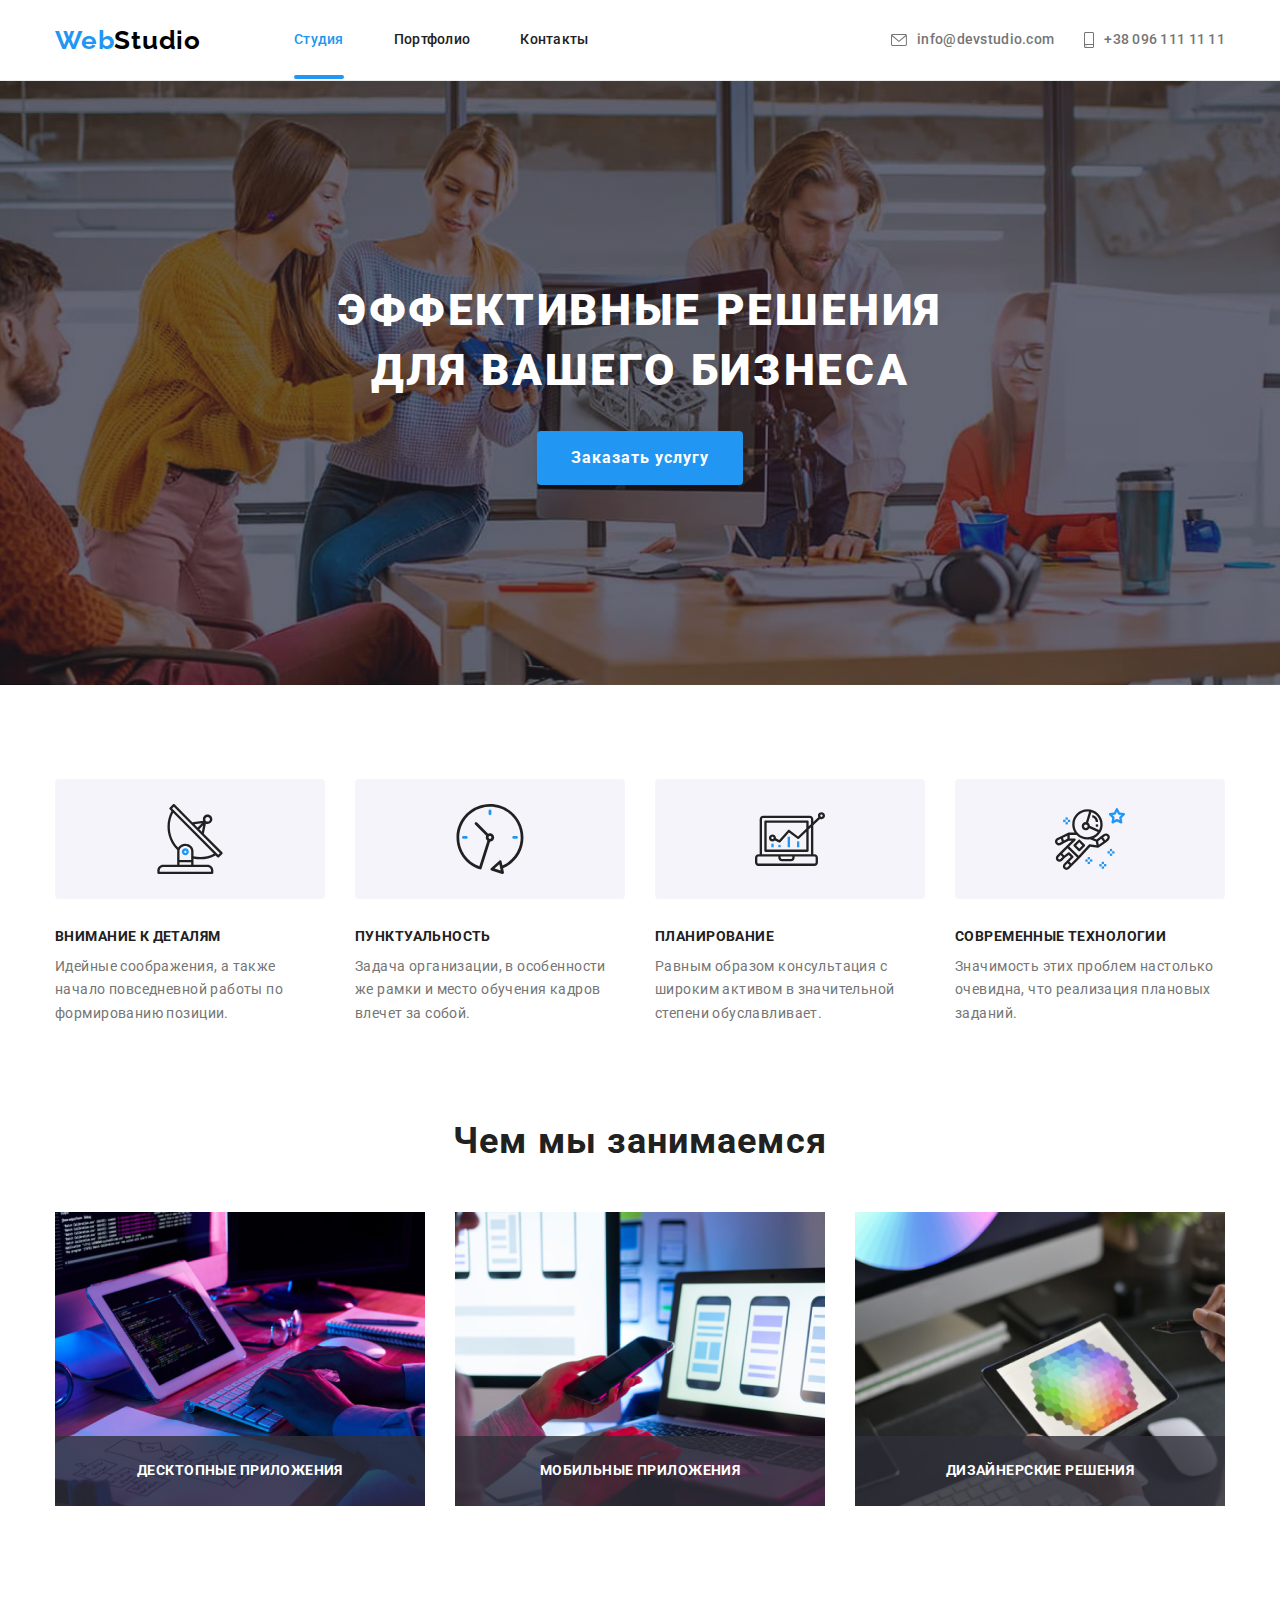
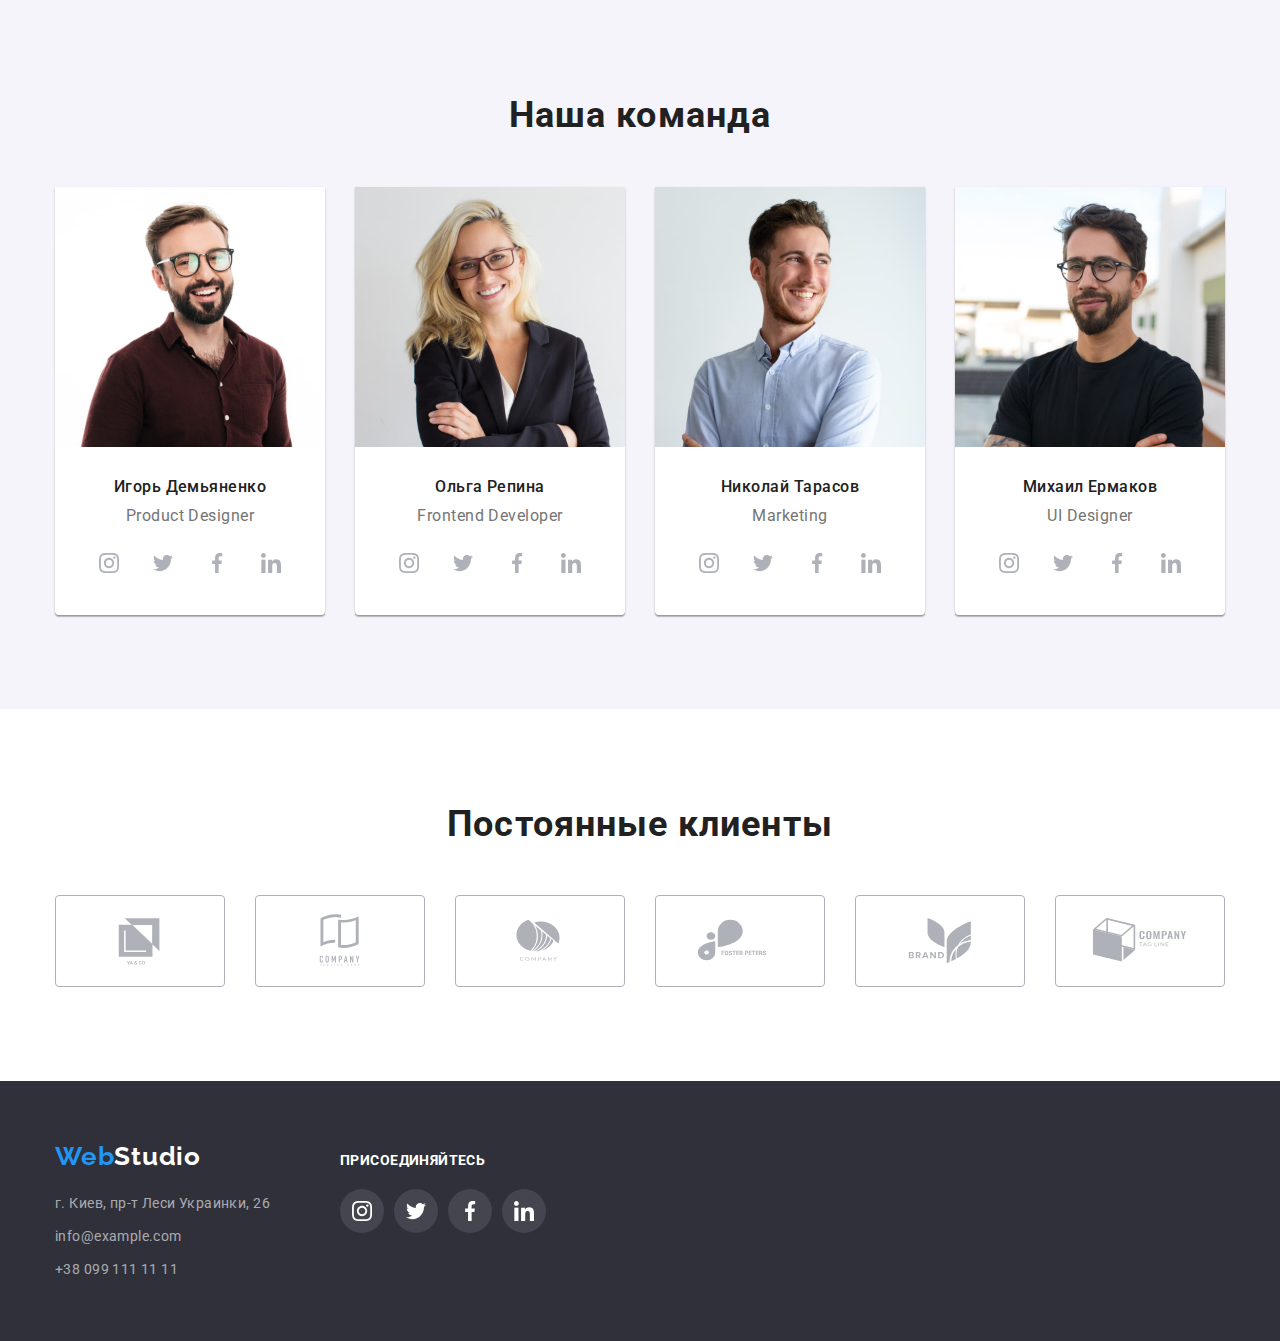
==== index.html @ acbaf82b "HW6" ====
<!DOCTYPE html>
<html lang="ru">
<head>
    <meta charset="UTF-8">
    <meta http-equiv="X-UA-Compatible" content="IE=edge">
    <meta name="viewport" content="width=device-width, initial-scale=1.0">
    <title>Document</title>
    <link rel="preconnect" href="https://fonts.gstatic.com">
    <link href="https://fonts.googleapis.com/css2?family=Raleway:wght@700&family=Roboto:wght@400;500;700;900&display=swap" rel="stylesheet">
    <link rel="stylesheet" href="https://cdnjs.cloudflare.com/ajax/libs/modern-normalize/1.0.0/modern-normalize.min.css">
    <link rel="stylesheet" href="./css/styles.css">
</head>
<body>
    <!-- header -->
    <header class="header">
        <div class="container header-container">
            <nav class="nav">
                <a class="logo" lang="en" href="./index.html">
                    <span class="logo-first-word">Web</span>Studio
                </a>
                <ul class="nav-menu list">
                    <li class="nav-menu-item">
                        <a class="nav-menu-link link vertical-padding-button current " href="./index.html">Студия</a>
                    </li>
                    <li class="nav-menu-item">
                        <a class="nav-menu-link link vertical-padding-button" href="./portfolio.html">Портфолио</a>
                    </li>
                    <li class="nav-menu-item">
                        <a class="nav-menu-link link vertical-padding-button" href="">Контакты</a>
                    </li>
                </ul>
            </nav>
            <ul class="header-contacts-list list">
                <li class="header-contacts-item">
                    <a class="mail-link link vertical-padding-button" href="mailto:info@devstudio.com">info@devstudio.com
                        <svg class="contact-list-icon envelope" width="16" height="12">
                            <use href="./images/sprite.svg#icon-envelope"></use>
                        </svg> 
                    </a>
                </li>
                <li class="header-contacts-item">
                    <a class="tel-link link vertical-padding-button" href="tel:+380961111111">+38 096 111 11 11
                        <svg class="contact-list-icon smartphone" width="10" height="16"> 
                            <use href="./images/sprite.svg#icon-smartphone"></use>
                        </svg> 
                    </a>
                </li>
            </ul>
        </div>
    </header>
    <main>
        <!-- hero -->
        <section class="hero">
            <div class="container hero-container">
                <h1 class="hero-title">Эффективные решения для вашего бизнеса</h1>
                <button class="hero-button button" type="button" data-modal-open>Заказать услугу</button>
            </div>
        </section>
        <!-- advantage -->
        <section class="advantage section">
            <div class="container">
                <h2 class="visually-hidden">Преимущества</h2>
                <ul class="advantage-list list">
                    <li class="advantage-list-item">
                        <div class="container-advatage-list">
                            <svg class=advantage-list-icon width="70" height="70">
                                <use href="./images/sprite.svg#icon-antenna1"></use>
                            </svg>
                        </div>
                        <h3 class="advantage-list-title">Внимание к деталям</h3>
                        <p class="advantage-list-description">Идейные соображения, а также начало повседневной работы по формированию позиции.</p>
                    </li>
                    <li class="advantage-list-item">
                        <div class="container-advatage-list">
                            <svg class=advantage-list-icon width="70" height="70">
                                <use href="./images/sprite.svg#icon-clock1"></use>
                            </svg>
                        </div>
                        <h3 class="advantage-list-title">Пунктуальность</h3>
                        <p class="advantage-list-description">Задача организации, в особенности же рамки и место обучения кадров влечет за собой.</p>
                    </li>
                    <li class="advantage-list-item">
                        <div class="container-advatage-list">
                            <svg class=advantage-list-icon width="70" height="70">
                                <use href="./images/sprite.svg#icon-diagram1"></use>
                            </svg>
                        </div>
                        <h3 class="advantage-list-title">Планирование</h3>
                        <p class="advantage-list-description">Равным образом консультация с широким активом в значительной степени обуславливает.</p>
                    </li>
                    <li class="advantage-list-item">
                        <div class="container-advatage-list">
                            <svg class=advantage-list-icon width="70" height="70">
                                <use href="./images/sprite.svg#icon-astronaut1"></use>
                            </svg>
                        </div>
                        <h3 class="advantage-list-title">Современные технологии</h3>
                        <p class="advantage-list-description">Значимость этих проблем настолько очевидна, что реализация плановых заданий.</p>
                    </li>
                </ul>
            </div>
        </section>
        <!-- occupation -->
        <section class="occupations">
            <div class="container">
                <h2 class="occupations-title">Чем мы занимаемся</h2>
                <ul class="occupations-list list">
                    <li class="occupations-list-item">
                        <img class="occupations-list-item-img" src="./images/advantages/programming.jpg" alt="Програмирование" width="370" height="294">
                        <p class="occupations-list-description">Десктопные приложения</p>
                    </li>
                    <li class="occupations-list-item">
                        <img class="occupations-list-item-img" src="./images/advantages/testing.jpg" alt="Тестирование" width="370" height="294">
                        <p class="occupations-list-description">Мобильные приложения</p>
                    </li>
                    <li class="occupations-list-item">
                        <img class="occupations-list-item-img" src="./images/advantages/design.jpg" alt="Разработка дизайна" width="370" height="294">
                        <p class="occupations-list-description">Дизайнерские решения</p>
                    </li>
                </ul>
            </div>
        </section>
        <!-- team -->
        <section class="team section">
            <div class="container">
                <h2 class="team-title">Наша команда</h2>
                <ul class="team-list list">
                    <li class="team-list-item">
                        <img class="team-list-item-img" src="./images/team/product-designer.jpg" alt="Член команды Игорь Демьяненко" width="270" height="260">
                        <div class="team-list-item-container">
                            <h3 class="team-list-item-title">Игорь Демьяненко</h3>
                            <p class="team-list-item-description" lang="en">Product Designer</p>
                                <ul class="team-social-list list">
                                    <li class="team-sotial-list-item">
                                        <a href="" class="social-list-link link">
                                            <svg class="team-sotial-list-icon" width="20" height="20">
                                                <use href="./images/sprite.svg#icon-instagram"></use>
                                            </svg>
                                        </a>
                                    </li>
                                    <li>
                                        <a href="" class="social-list-link link">
                                            <svg class="team-sotial-list-icon" width="20" height="20">
                                                <use href="./images/sprite.svg#icon-twitter"></use>
                                            </svg>
                                        </a>
                                    </li>
                                    <li>
                                        <a href="" class="social-list-link link">
                                            <svg class="team-sotial-list-icon" width="20" height="20">
                                                <use href="./images/sprite.svg#icon-facebook"></use>
                                            </svg>
                                        </a>
                                    </li>
                                    <li>
                                        <a href="" class="social-list-link link">
                                            <svg class="team-sotial-list-icon" width="20" height="20">
                                                <use href="./images/sprite.svg#icon-linkedin"></use>
                                            </svg>
                                        </a>
                                    </li>
                                </ul>
                        </div>
                    </li>
                    <li class="team-list-item">
                        <img class="team-list-item-img" src="./images/team/frontend-developer.jpg" alt="Член команды Ольга Репина" width="270" height="260">
                        <div class="team-list-item-container">
                            <h3 class="team-list-item-title">Ольга Репина</h3>
                            <p class="team-list-item-description" lang="en">Frontend Developer</p>
                                <ul class="team-social-list list">
                                    <li class="team-sotial-list-item">
                                        <a href="" class="social-list-link link">
                                            <svg class="team-sotial-list-icon" width="20" height="20">
                                                <use href="./images/sprite.svg#icon-instagram"></use>
                                            </svg>
                                        </a>
                                    </li>
                                    <li>
                                        <a href="" class="social-list-link link">
                                            <svg class="team-sotial-list-icon" width="20" height="20">
                                                <use href="./images/sprite.svg#icon-twitter"></use>
                                            </svg>
                                        </a>
                                    </li>
                                    <li>
                                        <a href="" class="social-list-link link">
                                            <svg class="team-sotial-list-icon" width="20" height="20">
                                                <use href="./images/sprite.svg#icon-facebook"></use>
                                            </svg>
                                        </a>
                                    </li>
                                    <li>
                                        <a href="" class="social-list-link link">
                                            <svg class="team-sotial-list-icon" width="20" height="20">
                                                <use href="./images/sprite.svg#icon-linkedin"></use>
                                            </svg>
                                        </a>
                                    </li>
                                </ul>
                        </div>
                    </li>
                    <li class="team-list-item">
                        <img class="team-list-item-img" src="./images/team/marketing.jpg" alt="Член команды Николай Тарасов" width="270" height="260">
                        <div class="team-list-item-container">
                            <h3 class="team-list-item-title">Николай Тарасов</h3>
                            <p class="team-list-item-description" lang="en">Marketing</p>
                                <ul class="team-social-list list">
                                    <li class="team-sotial-list-item">
                                        <a href="" class="social-list-link link">
                                            <svg class="team-sotial-list-icon" width="20" height="20">
                                                <use href="./images/sprite.svg#icon-instagram"></use>
                                            </svg>
                                        </a>
                                    </li>
                                    <li>
                                        <a href="" class="social-list-link link">
                                            <svg class="team-sotial-list-icon" width="20" height="20">
                                                <use href="./images/sprite.svg#icon-twitter"></use>
                                            </svg>
                                        </a>
                                    </li>
                                    <li>
                                        <a href="" class="social-list-link link">
                                            <svg class="team-sotial-list-icon" width="20" height="20">
                                                <use href="./images/sprite.svg#icon-facebook"></use>
                                            </svg>
                                        </a>
                                    </li>
                                    <li>
                                        <a href="" class="social-list-link link">
                                            <svg class="team-sotial-list-icon" width="20" height="20">
                                                <use href="./images/sprite.svg#icon-linkedin"></use>
                                            </svg>
                                        </a>
                                    </li>
                                </ul>
                        </div>
                    </li>
                    <li class="team-list-item">
                        <img class="team-list-item-img" src="./images/team/ui-designer.jpg" alt="Член команды Михаил Ермаков" width="270" height="260">
                        <div class="team-list-item-container">
                            <h3 class="team-list-item-title">Михаил Ермаков</h3>
                            <p class="team-list-item-description" lang="en">UI Designer</p>
                                <ul class="team-social-list list">
                                    <li class="team-sotial-list-item">
                                        <a href="" class="social-list-link link">
                                            <svg class="team-sotial-list-icon" width="20" height="20">
                                                <use href="./images/sprite.svg#icon-instagram"></use>
                                            </svg>
                                        </a>
                                    </li>
                                    <li>
                                        <a href="" class="social-list-link link">
                                            <svg class="team-sotial-list-icon" width="20" height="20">
                                                <use href="./images/sprite.svg#icon-twitter"></use>
                                            </svg>
                                        </a>
                                    </li>
                                    <li>
                                        <a href="" class="social-list-link link">
                                            <svg class="team-sotial-list-icon" width="20" height="20">
                                                <use href="./images/sprite.svg#icon-facebook"></use>
                                            </svg>
                                        </a>
                                    </li>
                                    <li>
                                        <a href="" class="social-list-link link">
                                            <svg class="team-sotial-list-icon" width="20" height="20">
                                                <use href="./images/sprite.svg#icon-linkedin"></use>
                                            </svg>
                                        </a>
                                    </li>
                                </ul>
                        </div>
                    </li>
                </ul>
            </div>
        </section>
        <!-- regular customers -->
        <section class="customers section">
            <div class="container">
                <h2 class="customers-title title">Постоянные клиенты</h2>
                    <ul class="customers-list list">
                        <li class="customers-list-item">
                            <div class="customer-list-link-container">
                                <a href="" class="customers-list-link link">
                                    <svg class="customer-list-icon" width="106" height="60">
                                        <use href="./images/sprite.svg#icon-company1"></use>
                                    </svg>
                                </a>
                            </div>
                        </li>
                        <li class="customers-list-item">
                            <div class="customer-list-link-container">
                                <a href="" class="customers-list-link link">
                                    <svg class="customer-list-icon" width="106" height="60">
                                        <use href="./images/sprite.svg#icon-company2"></use>
                                    </svg>
                                </a>
                            </div>
                        </li>
                        <li class="customers-list-item">
                            <div class="customer-list-link-container">
                                <a href="" class="customers-list-link link">
                                    <svg class="customer-list-icon" width="106" height="60">
                                        <use href="./images/sprite.svg#icon-company3"></use>
                                    </svg>
                                </a>
                            </div>
                        </li>
                        <li class="customers-list-item">
                            <div class="customer-list-link-container">
                                <a href="" class="customers-list-link link">
                                    <svg class="customer-list-icon" width="106" height="60">
                                        <use href="./images/sprite.svg#icon-company4"></use>
                                    </svg>
                                </a>
                            </div>
                        </li>
                        <li class="customers-list-item">
                            <div class="customer-list-link-container">
                                <a href="" class="customers-list-link link">
                                    <svg class="customer-list-icon" width="106" height="60">
                                        <use href="./images/sprite.svg#icon-company5"></use>
                                    </svg>
                                </a>
                            </div>
                        </li>
                        <li class="customers-list-item">
                            <div class="customer-list-link-container">
                                <a href="" class="customers-list-link link">
                                    <svg class="customer-list-icon" width="106" height="60">
                                        <use href="./images/sprite.svg#icon-company6"></use>
                                    </svg>
                                </a>
                            </div>
                        </li>
                    </ul>
            </div>
        </section>
    </main>
    <!-- footer -->
    <footer class="footer">
        <div class="container footer-container">
            <div class="footer-contacts">
                <a class="footer-logo" lang="en" href="./index.html"><span class="footer-logo-first-word">Web</span>Studio</a>
                <address class="footer-address">
                    <ul class="footer-list list">
                        <li class="footer-list-item">
                            <a class="footer-map-link vertical-padding-button link" href="https://goo.gl/maps/yjC53x2u7ZF1c42Y8" target="_blank" rel="noreferrer noopener">г. Киев, пр-т Леси Украинки, 26</a>
                        </li>
                        <li class="footer-list-item">
                            <a class="footer-mail-link vertical-padding-button link" href="mailto:info@example.com">info@example.com</a>
                        </li>
                        <li class="footer-list-item">
                            <a class="footer-tel-link vertical-padding-button link" href="tel:+380991111111">+38 099 111 11 11</a>
                        </li>
                    </ul>
                </address>
            </div>
            <div class="footer-sotial-list-container">
                <h2 class="footer-title title">присоединяйтесь</h2>
                <ul class="footer-sotial-list list">
                    <li class="footer-sotial-list-item">
                        <a href="" class="footer-sotial-link link">
                            <svg class="footer-sotial-list-icon" width="20" height="20">
                                <use href="./images/sprite.svg#icon-instagram"></use>
                            </svg>
                        </a>
                    </li>
                    <li class="footer-sotial-list-item">
                        <a href="" class="footer-sotial-link link">
                            <svg class="footer-sotial-list-icon" width="20" height="20">
                                <use href="./images/sprite.svg#icon-twitter"></use>
                            </svg>
                        </a>
                    </li>
                    <li class="footer-sotial-list-item">
                        <a href="" class="footer-sotial-link link">
                            <svg class="footer-sotial-list-icon" width="20" height="20">
                                <use href="./images/sprite.svg#icon-facebook"></use>
                            </svg>
                        </a>
                    </li>
                    <li class="footer-sotial-list-item">
                        <a href="" class="footer-sotial-link link">
                            <svg class="footer-sotial-list-icon" width="20" height="20">
                                <use href="./images/sprite.svg#icon-linkedin"></use>
                            </svg>
                        </a>
                    </li>
                </ul>
            </div>
        </div>
    </footer>
    <!-- modal window -->
    <div class="backdrop is-hidden" data-modal>
        <div class="modal">
           <button class="modal-close-button" type="button" data-modal-close>
                <svg class="modal-close-button-icon" width="18" height="18">
                    <use href="./images/sprite.svg#icon-close-black"></use>
                </svg>
           </button> 
        </div>
    </div>
    <script src="./js/modal.js"></script>
</body>
</html>
---- css/styles.css ----
:root {
  --main-font: "Roboto", sans-serif;
  --secondary-font: "Raleway", sans-serif;
  --main-accent-color: #2196f3;
  --auxiliary-accent-color: #188ce8;

  --main-color: #212121;
  --secondary-color: #757575;
  --auxiliary-color: rgba(255, 255, 255, 0.6);

  --main-font-color-dark-bg: #ffffff;

  --logo-first-color: #2196f3;
  --logo-second-color: #000000;
  --logo-third-color: #ffffff;

  --white-bg-color: #ffffff;
  --main-bg-color: #2f303a;
  --secondary-bg-color: #f5f4fa;
  --auxiliary-bg-color: rgba(255, 255, 255, 0.1);
  --hero-background-color: #c4c4c4;
  --hero-button-background-color: #2196f3;

  --sotial-icon-color: #afb1b8;

  --duration-action: 250ms;
  --timing-function-action: cubic-bezier(0.4, 0, 0.2, 1);
}

h1,
h2,
h3,
h4,
h5,
h6,
p {
  margin-top: 0;
}

ul,
ol {
  margin-top: 0;
  margin-bottom: 0;
  padding-left: 0;
}

img {
  display: block;
}

.list {
  list-style: none;
}

.link {
  text-decoration: none;
  /* color: inherit; */
}

body {
  font-family: var(--main-font);
  color: var(--main-color);
}

.container {
  width: 1200px;
  padding-left: 15px;
  padding-right: 15px;
  margin: 0 auto;
}

.section {
  padding-top: 94px;
  padding-bottom: 94px;
}

.title {
  font-weight: 700;
  font-size: 36px;
  line-height: 1.17;
  letter-spacing: 0.03em;
  text-align: center;
}

/* ============= COMPONENTS ============= */
.link:hover,
.link:focus {
  color: var(--main-accent-color);
}

.link:hover .contact-list-icon,
.link:focus .contact-list-icon {
  fill: var(--main-accent-color);
}

.social-list-link:hover,
.social-list-link:focus {
  background-color: var(--main-accent-color);
}

.social-list-link:hover .team-sotial-list-icon,
.social-list-link:focus .team-sotial-list-icon {
  fill: var(--main-font-color-dark-bg);
}

.customers-list-link:hover,
.customers-list-link:focus {
  border-color: var(--main-accent-color);
}

.customers-list-link:hover .customer-list-icon,
.customers-list-link:focus .customer-list-icon {
  fill: var(--main-accent-color);
}

.footer-sotial-link:hover,
.footer-sotial-link:focus {
  background-color: var(--main-accent-color);
}

.button {
  cursor: pointer;
  display: inline-block;
  border-radius: 4px;
  border-color: transparent;
}

.visually-hidden {
  position: absolute;
  width: 1px;
  height: 1px;
  margin: -1px;
  border: 0;
  padding: 0;
  white-space: nowrap;
  clip-path: inset(100%);
  clip: rect(0 0 0 0);
  overflow: hidden;
  outline: 0;
  outline-offset: 0;
}

/* .nav-menu-link,
.mail-link,
.tel-link,
.contact-list-icon,
.button,
.social-list-link,
.customer-list-icon,
.team-sotial-list-icon {
  transition-property: color, background, fill, border-color;
  transition-duration: var(--duration-action);
  transition-timing-function: var(--timing-function-action);
} */
/* ============= COMPONENTS END ============= */

/* ============= HEADER ============= */
.header {
  /* padding-top: 24px;
  padding-bottom: 24px; */
  border-bottom: 1px solid #ececec;
}

.header-container {
  display: flex;
  align-items: center;
  justify-content: space-between;
}

.nav {
  display: flex;
  align-items: center;
}

.logo {
  margin-right: 93px;
  font-family: var(--secondary-font);
  font-weight: 700;
  font-size: 26px;
  line-height: 1.19;
  letter-spacing: 0.03em;
  text-decoration: none;
  color: var(--logo-second-color);
}

.logo-first-word {
  color: var(--logo-first-color);
}

.nav-menu {
  display: flex;
  align-items: center;
  font-weight: 500;
  font-size: 14px;
  line-height: 1.14;
  letter-spacing: 0.02em;
}

.nav-menu-item:not(:last-child) {
  margin-right: 50px;
}

.nav-menu-link {
  position: relative;
  color: var(--main-color);
  transition-property: color;
  transition-duration: var(--duration-action);
  transition-timing-function: var(--timing-function-action);
}

.vertical-padding-button {
  padding-top: 32px;
  padding-bottom: 32px;
}

.header-contacts-list {
  display: flex;
  align-items: center;
  font-weight: 500;
  font-size: 14px;
  line-height: 1.14;
  letter-spacing: 0.02em;
  color: var(--secondary-color);
}

/* .envelope {
  width: 16px;
  height: 12px;
} */

/* .smartphone {
  width: 10px;
  height: 16px;
} */

.contact-list-icon {
  fill: currentColor;
  margin-right: 10px;
  transition-property: fill;
  transition-duration: var(--duration-action);
  transition-timing-function: var(--timing-function-action);
}

.header-contacts-item:not(:last-child) {
  margin-right: 30px;
}

.mail-link,
.tel-link {
  display: flex;
  flex-direction: row-reverse;
  justify-content: center;
  align-items: center;
  color: var(--secondary-color);
  transition-property: color;
  transition-duration: var(--duration-action);
  transition-timing-function: var(--timing-function-action);
}

.current {
  color: var(--main-accent-color);
}

.current::after {
  content: "";
  position: absolute;
  bottom: 0;
  display: block;
  height: 4px;
  width: 100%;
  background: var(--main-accent-color);
  border-radius: 2px;
}
/* ============= HEADER END ============= */

/* ============= HERO ============= */
.hero {
  background-color: var(--hero-background-color);
  padding-top: 200px;
  padding-bottom: 200px;
  background-image: linear-gradient(
      rgba(47, 48, 58, 0.4),
      rgba(47, 48, 58, 0.4)
    ),
    url(../images/hero/hero.jpg);
  background-size: cover;
  background-position: center;
  max-width: 1600px;
  margin: 0 auto;
}

.hero-container {
  text-align: center;
}

.hero-title {
  font-weight: 900;
  font-size: 44px;
  line-height: 1.36;
  letter-spacing: 0.06em;
  color: var(--main-font-color-dark-bg);
  text-transform: uppercase;
  margin-bottom: 30px;
  margin-left: auto;
  margin-right: auto;
  width: 696px;
}

.hero-button {
  font-family: var(--main-font);
  font-weight: 700;
  font-size: 16px;
  line-height: 1.87;
  letter-spacing: 0.06em;
  background-color: var(--hero-button-background-color);
  color: var(--main-font-color-dark-bg);
  padding: 10px 32px;
  box-shadow: 0px 4px 4px rgba(0, 0, 0, 0.15);
  transition-property: background-color;
  transition-duration: var(--duration-action);
  transition-timing-function: var(--timing-function-action);
}

.hero-button:hover {
  background-color: var(--auxiliary-accent-color);
}
/* ============= HERO END ============= */

/* ============= ADVANTAGE ============= */

.advantage-list {
  display: flex;
  align-items: center;
}

.advantage-list-item:not(:last-child) {
  margin-right: 30px;
}

.container-advatage-list {
  display: flex;
  justify-content: center;
  align-items: center;
  margin-bottom: 30px;
  height: 120px;
  /* padding-top: 25px;
  padding-bottom: 25px; */
  background: #f5f4fa;
  border-radius: 4px;
}

/* .advantage-list-icon {
  width: 70px;
  height: 70px;
} */

.advantage-list-title {
  width: 270px;
  font-size: 14px;
  line-height: 1.14;
  letter-spacing: 0.03em;
  text-transform: uppercase;
  margin-bottom: 10px;
}

.advantage-list-description {
  font-size: 14px;
  line-height: 1.71;
  letter-spacing: 0.03em;
  color: var(--secondary-color);
  margin-bottom: 0;
}
/* ============= ADVANTAGE END ============= */

/* ============= OCCUPATION ============= */
.occupations {
  padding-bottom: 94px;
}

.occupations-title {
  font-size: 36px;
  line-height: 1.17;
  letter-spacing: 0.03em;
  text-align: center;
  margin-bottom: 50px;
}

.occupations-list {
  display: flex;
  flex-wrap: wrap;
  margin-left: -30px;
  margin-top: -30px;
}

.occupations-list-item {
  flex-basis: calc((100% - 3 * 30px) / 3);
  margin-left: 30px;
  margin-top: 30px;
  position: relative;
}

.occupations-list-description {
  position: absolute;
  bottom: 0;
  display: flex;
  justify-content: center;
  align-items: center;
  width: 100%;
  height: 70px;
  background: rgba(47, 48, 58, 0.8);
  margin: 0px;
  font-size: 14px;
  font-weight: 700;
  line-height: 1.14;
  letter-spacing: 0.03em;
  text-transform: uppercase;
  color: var(--main-font-color-dark-bg);
}
/* ============= OCCUPATION END ============= */

/* ============= TEAM ============= */
.team {
  background-color: var(--secondary-bg-color);
}

.team-title {
  font-size: 36px;
  line-height: 1.17;
  letter-spacing: 0.03em;
  margin-bottom: 50px;
  text-align: center;
}

.team-list {
  display: flex;
  align-items: center;
  text-align: center;
  flex-wrap: wrap;
  margin-left: -30px;
  margin-top: -30px;
}

.team-list-item {
  background-color: var(--white-bg-color);
  flex-basis: calc((100% - 4 * 30px) / 4);
  margin-left: 30px;
  margin-top: 30px;
  box-shadow: 0px 1px 3px rgba(0, 0, 0, 0.12), 0px 1px 1px rgba(0, 0, 0, 0.14),
    0px 2px 1px rgba(0, 0, 0, 0.2);
  border-radius: 0px 0px 4px 4px;
}

.team-list-item-container {
  padding: 30px 32px;
}

.team-social-list {
  display: flex;
  justify-content: space-between;
}

.social-list-link {
  width: 44px;
  height: 44px;
  display: flex;
  justify-content: center;
  align-items: center;
  border-radius: 50%;
  transition-property: background-color;
  transition-duration: var(--duration-action);
  transition-timing-function: var(--timing-function-action);
}

.team-sotial-list-icon {
  /* width: 20px;
  height: 20px; */
  fill: var(--sotial-icon-color);
  transition-property: fill;
  transition-duration: var(--duration-action);
  transition-timing-function: var(--timing-function-action);
}

.team-list-item-title {
  font-weight: 500;
  font-size: 16px;
  line-height: 1.19;
  letter-spacing: 0.03em;
  margin-bottom: 10px;
}

.team-list-item-description {
  font-size: 16px;
  line-height: 1.19;
  letter-spacing: 0.03em;
  color: var(--secondary-color);
  margin-bottom: 16px;
}
/* ============= TEAM END ============= */

/* ============= REGULAR CUSTOMERS ============= */
.customers-title {
  margin-bottom: 50px;
}

.customers-list {
  display: flex;
  align-items: center;
  text-align: center;
  flex-wrap: wrap;
  margin-left: -30px;
  margin-top: -30px;
}

.customers-list-item {
  flex-basis: calc((100% - 6 * 30px) / 6);
  margin-left: 30px;
  margin-top: 30px;
}

.customers-list-link {
  display: flex;
  justify-content: center;
  align-items: center;
  width: 170px;
  height: 92px;
  border: 1px solid #afb1b8;
  border-radius: 4px;
  border-color: var(--sotial-icon-color);
  transition-property: border-color;
  transition-duration: var(--duration-action);
  transition-timing-function: var(--timing-function-action);
}

.customer-list-icon {
  /* width: 106px;
  height: 60px; */
  fill: var(--sotial-icon-color);
  transition-property: fill;
  transition-duration: var(--duration-action);
  transition-timing-function: var(--timing-function-action);
}
/* ============= REGULAR CUSTOMERS END ============= */

/* ============= FOOTER ============= */
.footer-container {
  display: flex;
  align-items: baseline;
}

.footer {
  background-color: var(--main-bg-color);
  padding-top: 60px;
  padding-bottom: 60px;
}

.footer-contacts {
  margin-right: 70px;
}

.footer-logo {
  display: inline-block;
  font-family: var(--secondary-font);
  font-weight: 700;
  font-size: 26px;
  line-height: 1.19;
  letter-spacing: 0.03em;
  text-decoration: none;
  color: var(--logo-third-color);
  margin-bottom: 20px;
}

.footer-logo-first-word {
  color: var(--logo-first-color);
}

.footer-list-item {
  font-style: normal;
  font-size: 14px;
  line-height: 1.71;
  letter-spacing: 0.03em;
  color: var(--main-font-color-dark-bg);
}

.footer-list-item:not(:last-child) {
  margin-bottom: 9px;
}

.footer-map-link,
.footer-tel-link,
.footer-mail-link {
  color: var(--auxiliary-color);
  transition-property: color;
  transition-duration: var(--duration-action);
  transition-timing-function: var(--timing-function-action);
}

.footer-title {
  font-size: 14px;
  line-height: 1.14;
  letter-spacing: 0.03em;
  text-transform: uppercase;
  color: var(--main-font-color-dark-bg);
  margin-bottom: 20px;
  text-align: start;
}

.footer-sotial-list {
  display: flex;
  align-items: center;
}

.footer-sotial-list-item:not(:last-child) {
  margin-right: 10px;
}

.footer-sotial-link {
  display: flex;
  justify-content: center;
  align-items: center;
  width: 44px;
  height: 44px;
  border-radius: 50%;
  background-color: rgba(255, 255, 255, 0.1);
  transition-property: background-color;
  transition-duration: var(--duration-action);
  transition-timing-function: var(--timing-function-action);
}

.footer-sotial-list-icon {
  /* width: 20px;
  height: 20px; */
  fill: var(--main-font-color-dark-bg);
}
/* ============= FOOTER END ============= */

/* ============= PORTFOLIO FILTER ============= */
/* .portfolio {
} */

.portfolio-filter-list {
  display: flex;
  justify-content: center;
  margin-bottom: 50px;
}

.portfolio-filter-button {
  font-family: var(--main-font);
  font-weight: 500;
  font-size: 16px;
  line-height: 1.62;
  letter-spacing: 0.03em;
  color: var(--main-color);
  background-color: var(--secondary-bg-color);
  padding: 6px 22px;
  transition-property: background-color, color, box-shadow;
  transition-duration: var(--duration-action);
  transition-timing-function: var(--timing-function-action);
}

.portfolio-filter-list-item:not(:last-child) {
  margin-right: 8px;
}

.portfolio-filter-button:hover,
.portfolio-filter-button:focus {
  color: var(--main-font-color-dark-bg);
  background-color: var(--auxiliary-accent-color);
  box-shadow: 0px 3px 1px rgba(0, 0, 0, 0.1), 0px 1px 2px rgba(0, 0, 0, 0.08),
    0px 2px 2px rgba(0, 0, 0, 0.12);
}
/* ============= PORTFOLIO FILTER END ============= */

/* ============= PORTFOLIO GALLERY ============= */
.gallery-list {
  display: flex;
  flex-wrap: wrap;
  margin-left: -30px;
  margin-top: -30px;
}

.gallery-list-item {
  flex-basis: calc((100% - 3 * 30px) / 3);
  margin-left: 30px;
  margin-top: 30px;
}

.gallery-list-link {
  display: block;
  transition-property: box-shadow;
  transition-duration: var(--duration-action);
  transition-timing-function: var(--timing-function-action);
}

.gallery-list-img-container {
  position: relative;
  overflow: hidden;
}

.gallery-list-link:hover,
.gallery-list-link:focus {
  box-shadow: 0px 1px 1px rgba(0, 0, 0, 0.12), 0px 4px 4px rgba(0, 0, 0, 0.06),
    1px 4px 6px rgba(0, 0, 0, 0.16);
}

.gallery-list-title {
  font-size: 18px;
  line-height: 2;
  letter-spacing: 0.06em;
  margin-bottom: 4px;
  color: var(--main-color);
}

.gallery-list-description {
  font-size: 16px;
  line-height: 1.87;
  letter-spacing: 0.03em;
  color: var(--secondary-color);
  margin-bottom: 0;
}

.gallery-list-content {
  padding: 20px 24px;
  border: 1px solid #eeeeee;
  border-top: 0px;
}

.gallery-list-overlay {
  position: absolute;
  top: 0;
  left: 0%;
  height: 100%;
  width: 100%;
  background: rgba(33, 150, 243, 0.9);
  padding: 63px 24px;
  transform: translateY(100%);
  transition-property: transform;
  transition-duration: var(--duration-action);
  transition-timing-function: var(--timing-function-action);
}

.gallery-list-overlay-description {
  font-family: var(--main-font);
  font-size: 18px;
  line-height: 1.56;
  letter-spacing: 0.03em;
  color: var(--main-font-color-dark-bg);
  margin: 0;
  overflow: auto;
}

.gallery-list-link:hover .gallery-list-overlay {
  transform: translateY(0%);
}
/* ============= PORTFOLIO GALLERY END ============= */

/* ============= MODAL WINDOW ============= */
.backdrop {
  position: fixed;
  top: 0;
  left: 0;
  width: 100vw;
  height: 100vh;
  background-color: rgba(0, 0, 0, 0.2);
  z-index: 100;
  transition-property: opacity, visibility;
  transition-duration: var(--duration-action);
  transition-timing-function: var(--timing-function-action);
}

.modal {
  position: relative;
  top: 50%;
  left: 50%;
  transform: translate(-50%, -50%);
  width: 528px;
  height: 581px;
  background-color: #ffffff;
  box-shadow: 0px 1px 3px rgba(0, 0, 0, 0.12), 0px 1px 1px rgba(0, 0, 0, 0.14),
    0px 2px 1px rgba(0, 0, 0, 0.2);
  border-radius: 4px;
}

.modal-close-button {
  position: absolute;
  top: 8px;
  right: 8px;
  display: flex;
  justify-content: center;
  align-items: center;
  width: 30px;
  height: 30px;
  background-color: transparent;
  border: 1px solid rgba(0, 0, 0, 0.1);
  border-radius: 50%;
  cursor: pointer;
  padding: 0;
}

.is-hidden {
  opacity: 0;
  visibility: hidden;
  pointer-events: none;
  transition-property: opacity, visibility;
  transition-duration: var(--duration-action);
  transition-timing-function: var(--timing-function-action);
}
/* ============= MODAL WINDOW END ============= */
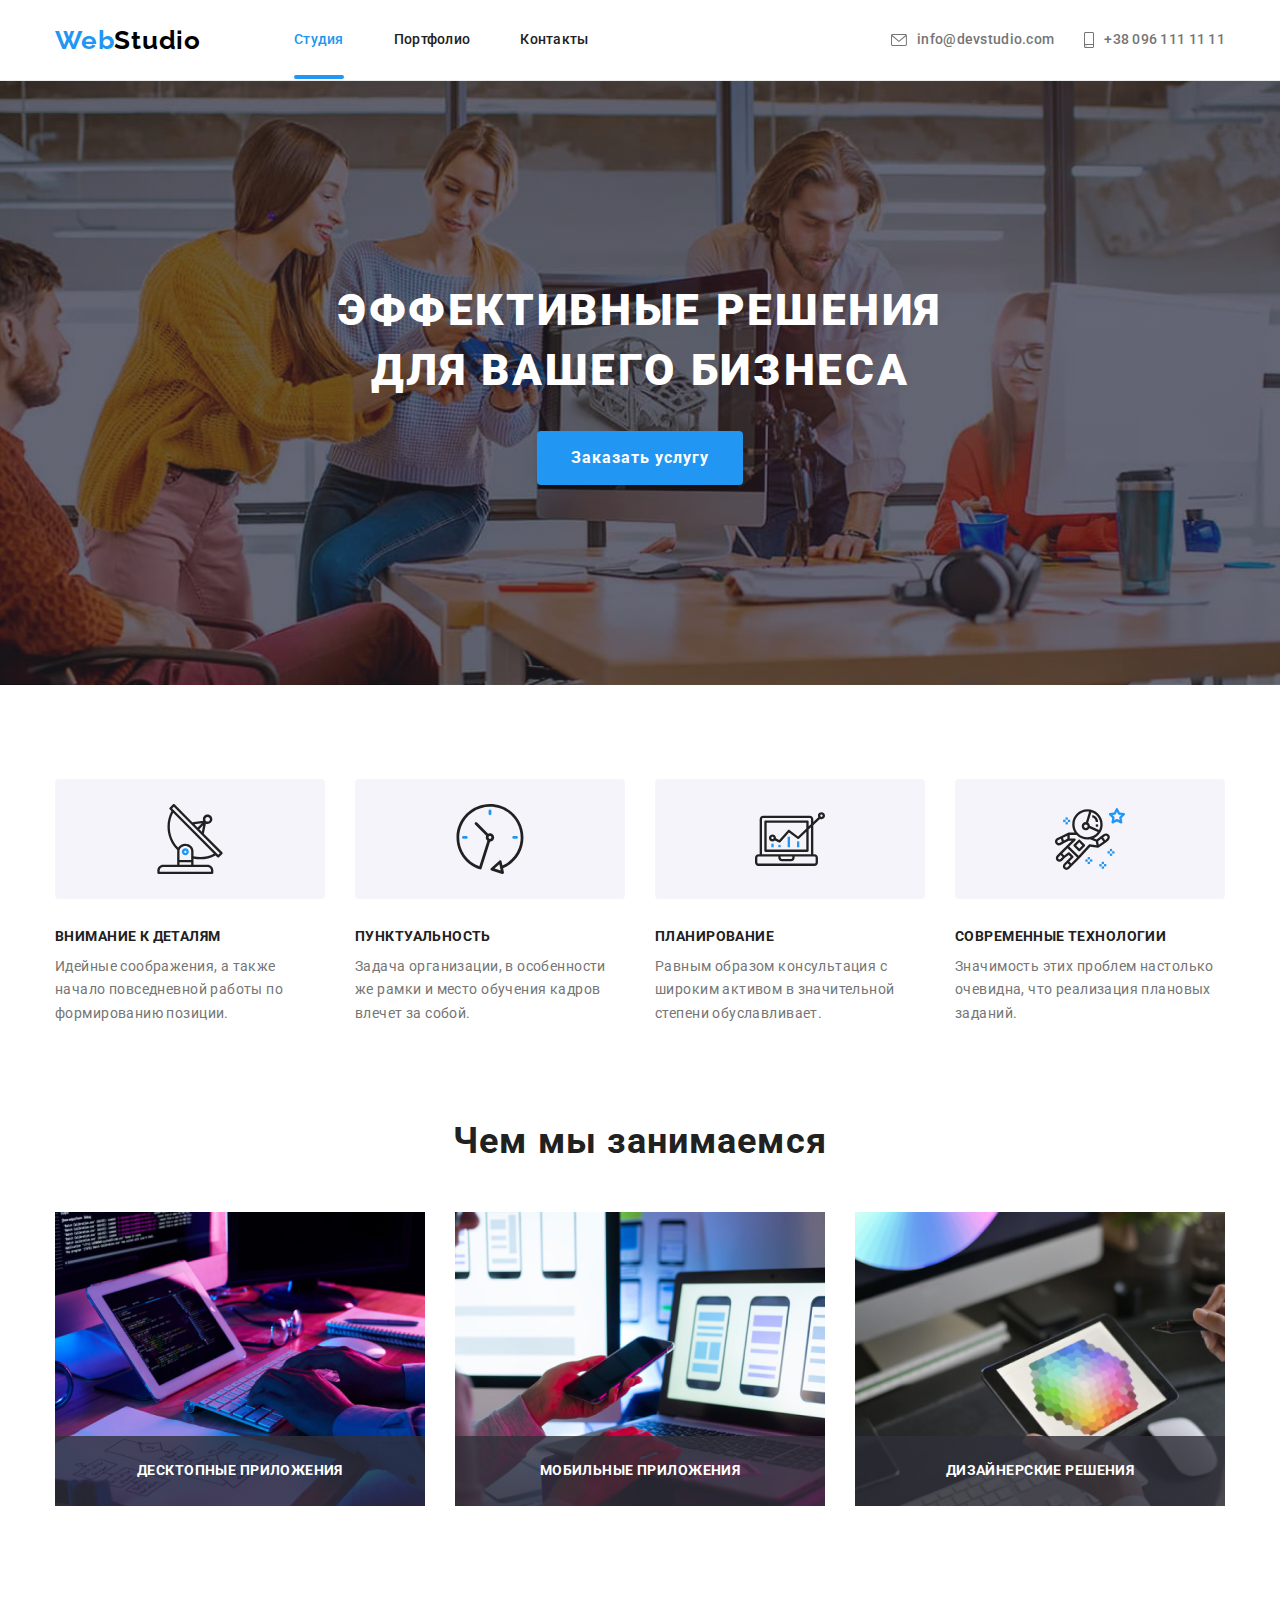
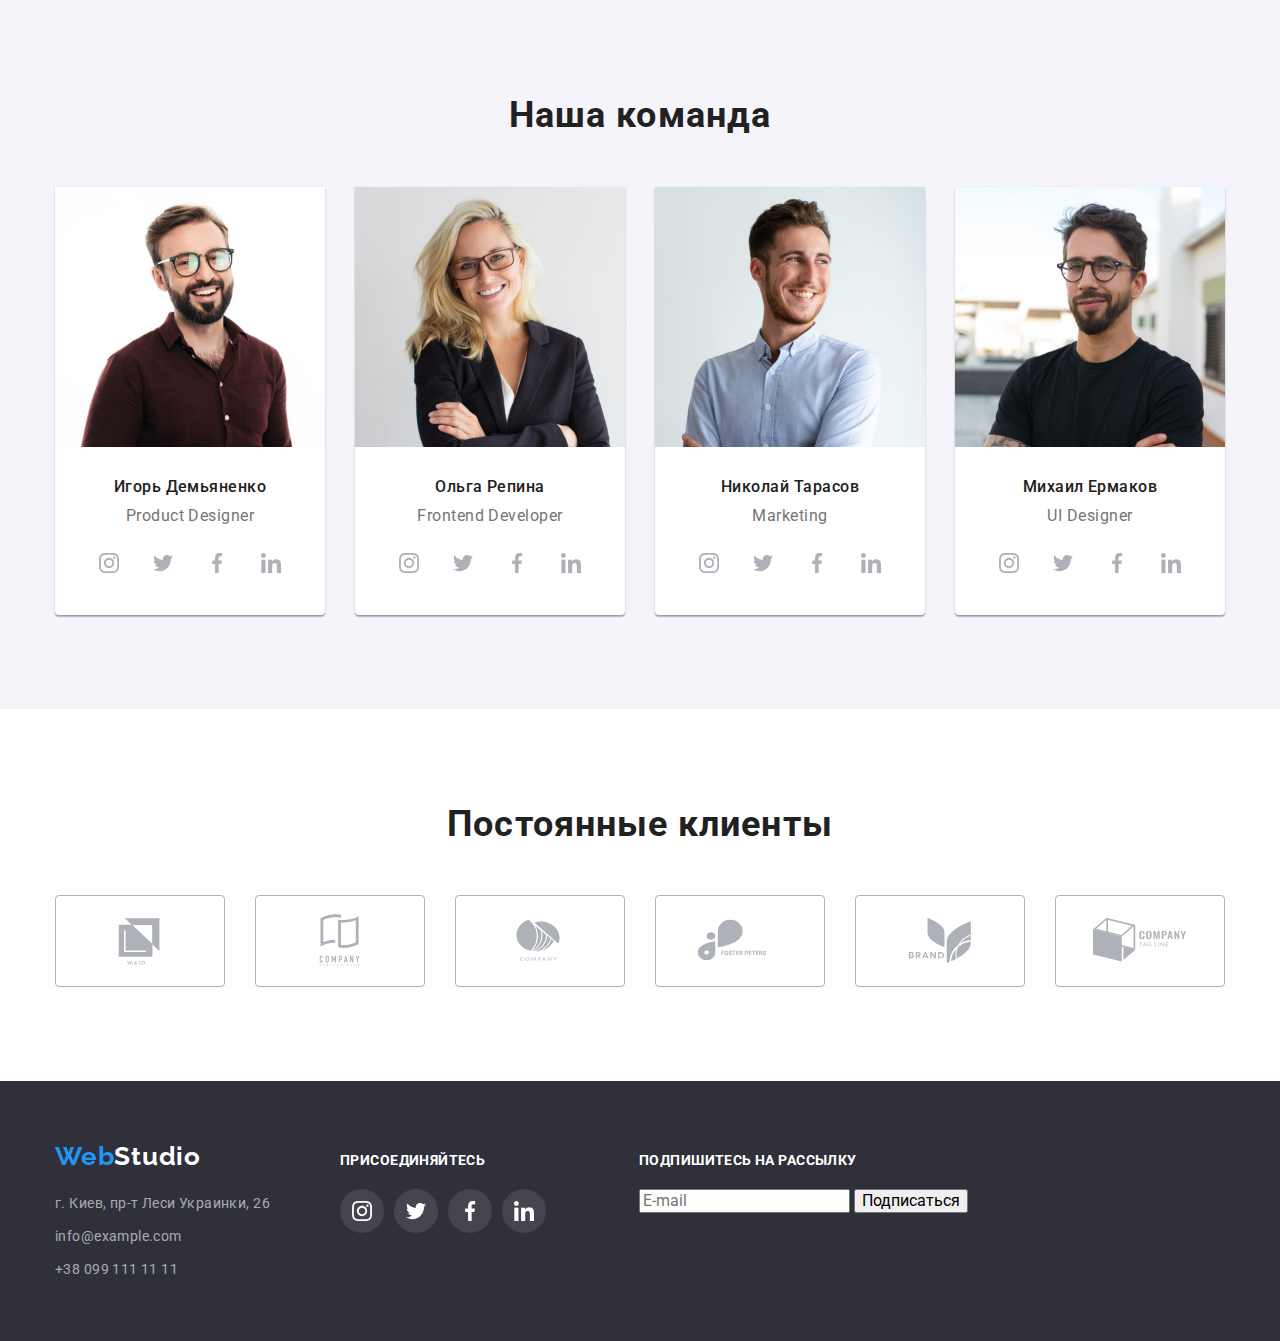
==== commit db558819: "footer-subscription" ====
--- a/index.html
+++ b/index.html
@@ -391,6 +391,15 @@
                     </li>
                 </ul>
             </div>
+            <div class="container-footer-subscription">
+                <b class="footer-call-to-subscription">Подпишитесь на рассылку</b>
+                <form action="" class="footer-subscription">
+                    <label for="">
+                        <input type="mail" placeholder="E-mail">
+                    </label>
+                    <button type="submit">Подписаться</button>
+                </form>
+            </div>
         </div>
     </footer>
     <!-- modal window -->
--- a/css/styles.css
+++ b/css/styles.css
@@ -604,6 +604,9 @@
   text-align: start;
 }
 
+.footer-sotial-list-container {
+  margin-right: 93px;
+}
 .footer-sotial-list {
   display: flex;
   align-items: center;
@@ -630,6 +633,19 @@
   /* width: 20px;
   height: 20px; */
   fill: var(--main-font-color-dark-bg);
+}
+
+.footer-call-to-subscription {
+  display: inline-block;
+  font-family: var(--main-font);
+  font-style: normal;
+  font-weight: 700;
+  font-size: 14px;
+  line-height: 1.14;
+  letter-spacing: 0.03em;
+  text-transform: uppercase;
+  color: var(--main-font-color-dark-bg);
+  margin-bottom: 20px;
 }
 /* ============= FOOTER END ============= */
 
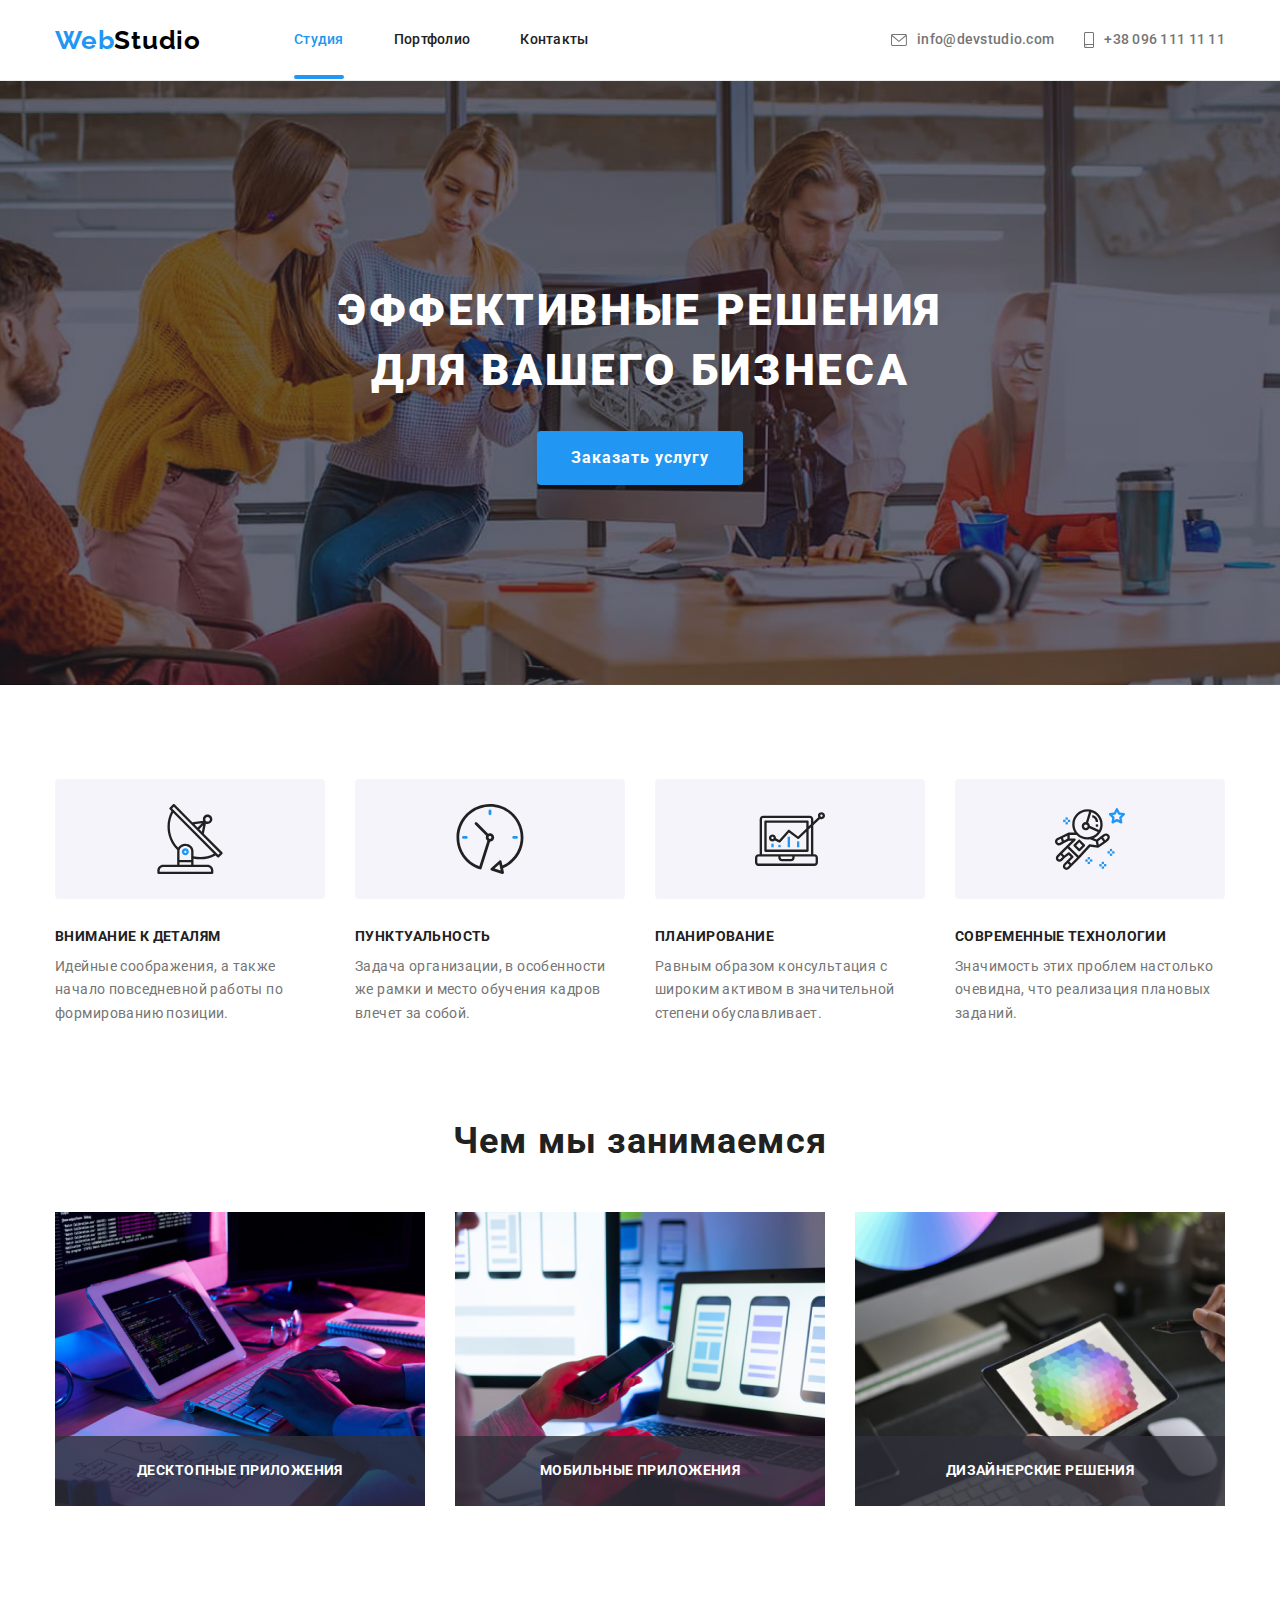
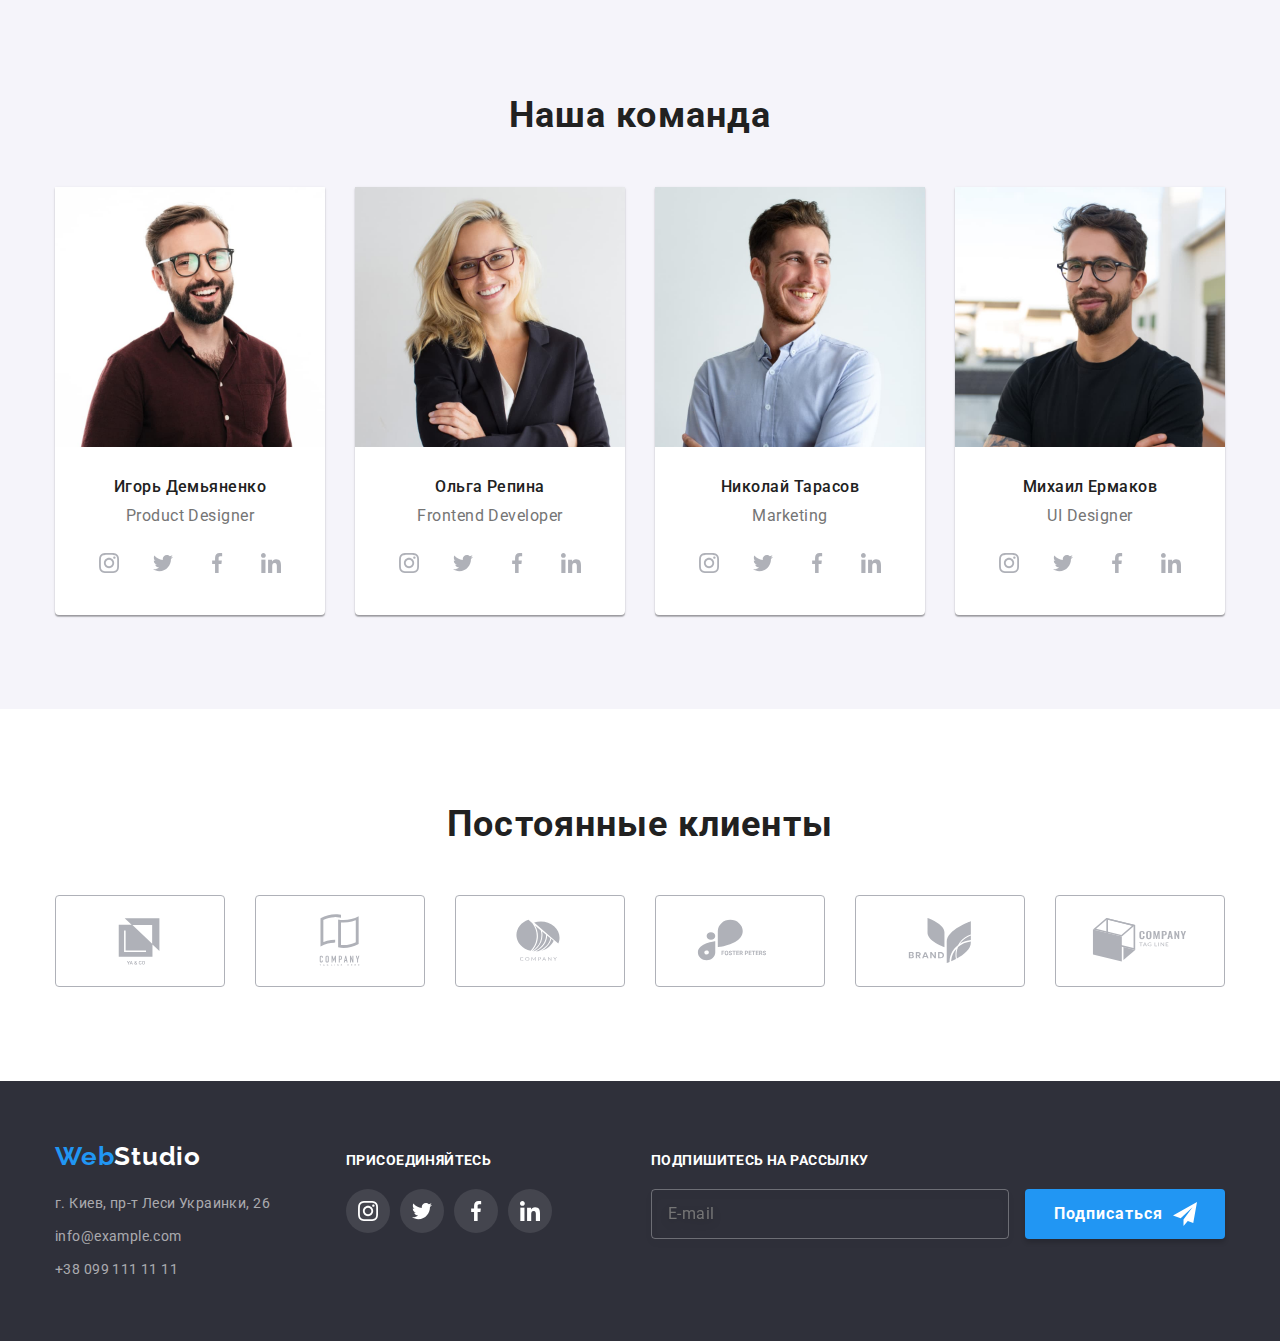
==== commit 7789f47e: "modal-window" ====
--- a/index.html
+++ b/index.html
@@ -347,13 +347,13 @@
                 <address class="footer-address">
                     <ul class="footer-list list">
                         <li class="footer-list-item">
-                            <a class="footer-map-link vertical-padding-button link" href="https://goo.gl/maps/yjC53x2u7ZF1c42Y8" target="_blank" rel="noreferrer noopener">г. Киев, пр-т Леси Украинки, 26</a>
+                            <a class="footer-map-link link" href="https://goo.gl/maps/yjC53x2u7ZF1c42Y8" target="_blank" rel="noreferrer noopener">г. Киев, пр-т Леси Украинки, 26</a>
                         </li>
                         <li class="footer-list-item">
-                            <a class="footer-mail-link vertical-padding-button link" href="mailto:info@example.com">info@example.com</a>
+                            <a class="footer-mail-link link" href="mailto:info@example.com">info@example.com</a>
                         </li>
                         <li class="footer-list-item">
-                            <a class="footer-tel-link vertical-padding-button link" href="tel:+380991111111">+38 099 111 11 11</a>
+                            <a class="footer-tel-link link" href="tel:+380991111111">+38 099 111 11 11</a>
                         </li>
                     </ul>
                 </address>
@@ -394,10 +394,14 @@
             <div class="container-footer-subscription">
                 <b class="footer-call-to-subscription">Подпишитесь на рассылку</b>
                 <form action="" class="footer-subscription">
-                    <label for="">
-                        <input type="mail" placeholder="E-mail">
+                    <label>
+                        <input type="mail" placeholder="E-mail" class="footer-mail-input">
                     </label>
-                    <button type="submit">Подписаться</button>
+                    <button type="submit" class="footer-button buttom">Подписаться
+                        <svg class="footer-button-icon" width="24" height="24">
+                            <use href="./images/sprite.svg#icon-send"></use>
+                        </svg>
+                    </button>
                 </form>
             </div>
         </div>
@@ -410,6 +414,24 @@
                     <use href="./images/sprite.svg#icon-close-black"></use>
                 </svg>
            </button> 
+           <form action="#" class="modal-form">
+               <p class="modal-form-head">Оставьте свои данные, мы вам перезвоним</p>
+               <lable class="modal-form-field">Имя
+                   <input type="text" name="user-name" class="modal-form-input" required>
+               </lable>
+               <lable class="modal-form-field">Телефон
+                   <input type="tel" name="user-tel" class="modal-form-input" required>
+               </lable>
+               <lable class="modal-form-field">Почта
+                   <input type="mail" name="user-mail" class="modal-form-input" required>
+               </lable>
+               <lable class="modal-form-field">Комментарий
+                   <textarea name="user-massege" class="modal-form-message"></textarea>
+               </lable>
+               <input type="checkbox" name="user-policy" class="modal-form-checkbox" id="checkbox-policy" required>
+               <label for="checkbox-policy" class="modal-form-checkbox-policy">Соглашаюсь с рассылкой и принимаю <a class="modal-form-policy-link" href="#">Условия договора</a></label>
+               <button type="submit" class="modal-form-submit-button">Отправить</button>
+           </form>
         </div>
     </div>
     <script src="./js/modal.js"></script>
--- a/css/styles.css
+++ b/css/styles.css
@@ -321,7 +321,8 @@
   transition-timing-function: var(--timing-function-action);
 }
 
-.hero-button:hover {
+.hero-button:hover,
+.hero-button:focus {
   background-color: var(--auxiliary-accent-color);
 }
 /* ============= HERO END ============= */
@@ -544,6 +545,7 @@
 /* ============= FOOTER ============= */
 .footer-container {
   display: flex;
+  justify-content: space-between;
   align-items: baseline;
 }
 
@@ -646,6 +648,58 @@
   text-transform: uppercase;
   color: var(--main-font-color-dark-bg);
   margin-bottom: 20px;
+}
+
+.footer-mail-input {
+  display: inline-block;
+  width: 358px;
+  height: 50px;
+  padding-left: 16px;
+  margin-right: 12px;
+  background-color: transparent;
+  color: var(--main-font-color-dark-bg);
+  font-size: 16px;
+  line-height: 1.25;
+  letter-spacing: 0.03em;
+  border: 1px solid rgba(255, 255, 255, 0.3);
+  box-sizing: border-box;
+  filter: drop-shadow(0px 4px 4px rgba(0, 0, 0, 0.15));
+  border-radius: 4px;
+}
+
+.footer-button {
+  position: relative;
+  text-align: start;
+  align-items: center;
+  width: 200px;
+  min-height: 50px;
+  font-weight: 700;
+  font-size: 16px;
+  line-height: 1.87;
+  letter-spacing: 0.06em;
+  color: var(--main-font-color-dark-bg);
+  background-color: var(--hero-button-background-color);
+  box-shadow: 0px 4px 4px rgba(0, 0, 0, 0.15);
+  border-radius: 4px;
+  border: transparent;
+  padding: 10px 28px 10px 29px;
+  cursor: pointer;
+  transition-property: background-color;
+  transition-duration: var(--duration-action);
+  transition-timing-function: var(--timing-function-action);
+}
+
+.footer-button:hover,
+.footer-button:focus {
+  background-color: var(--auxiliary-accent-color);
+  box-shadow: 0px 4px 4px rgba(0, 0, 0, 0.15);
+}
+
+.footer-button-icon {
+  position: absolute;
+  top: 13px;
+  right: 28px;
+  fill: var(--main-font-color-dark-bg);
 }
 /* ============= FOOTER END ============= */
 
@@ -790,6 +844,7 @@
   transform: translate(-50%, -50%);
   width: 528px;
   height: 581px;
+  padding: 40px;
   background-color: #ffffff;
   box-shadow: 0px 1px 3px rgba(0, 0, 0, 0.12), 0px 1px 1px rgba(0, 0, 0, 0.14),
     0px 2px 1px rgba(0, 0, 0, 0.2);
@@ -820,4 +875,22 @@
   transition-duration: var(--duration-action);
   transition-timing-function: var(--timing-function-action);
 }
+
+.modal-form-head {
+  text-align: center;
+  font-family: var(--main-font);
+  font-weight: 700;
+  font-size: 20px;
+  line-height: 1.15;
+  letter-spacing: 0.03em;
+  color: var(--main-color);
+}
+
+.modal-form-input {
+  box-sizing: border-box;
+  width: 100%;
+  height: 40px;
+  border: 1px solid rgba(33, 33, 33, 0.2);
+  border-radius: 4px;
+}
 /* ============= MODAL WINDOW END ============= */
